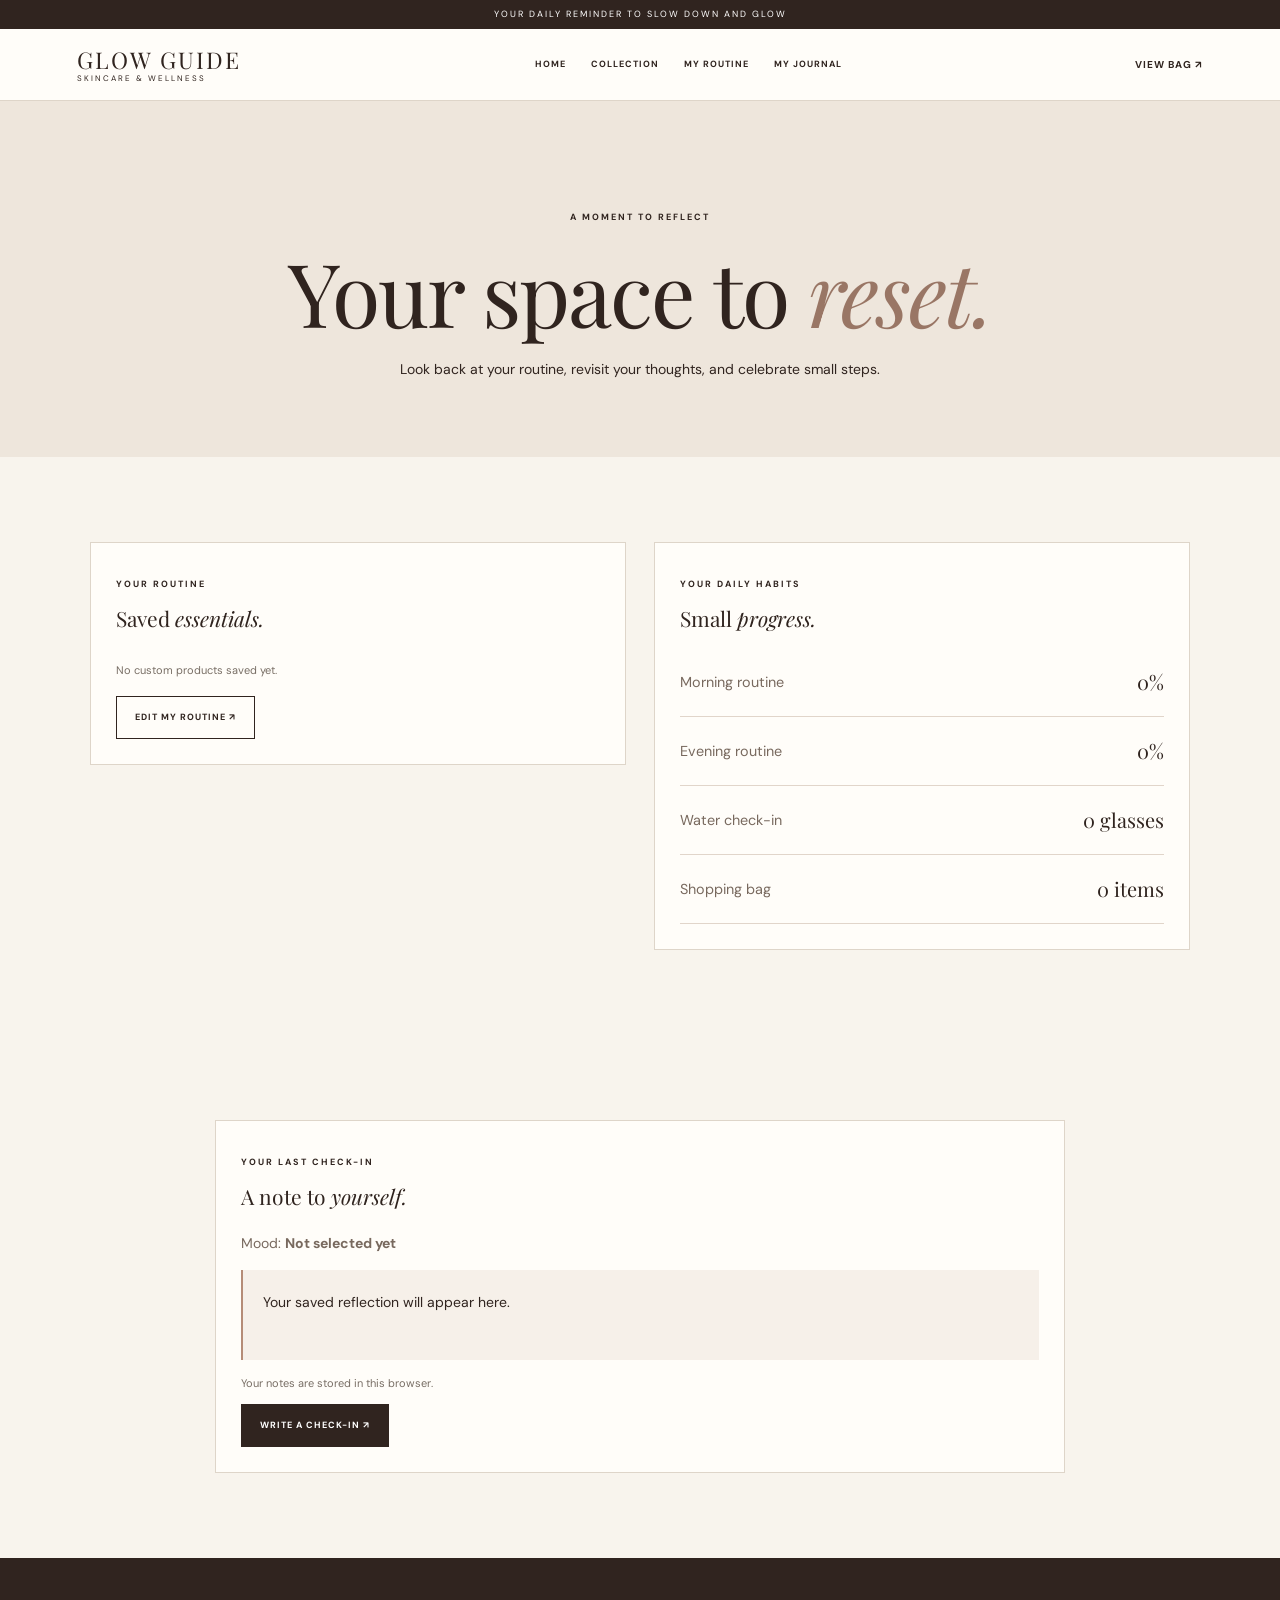
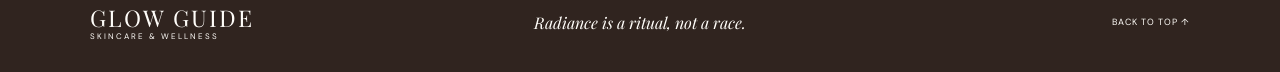
==== journal.html @ d9c43bc7 "fix: correct spelling of "savedournalEntry" to "savedJournalEntry" in journal.html" ====
<!DOCTYPE html>
<html lang="en">
<head>
    <meta charset="UTF-8">
    <meta name="viewport" content="width=device-width, initial-scale=1.0">
    <meta name="description" content="Reflect on your skincare rituals with Glow Guide.">
    <title>My Journal | Glow Guide</title>
    <link rel="preconnect" href="https://fonts.googleapis.com">
    <link href="https://fonts.googleapis.com/css2?family=DM+Sans:wght@400;500;600;700&family=Playfair+Display:wght@400;500;600&display=swap" rel="stylesheet">
    <link rel="stylesheet" href="style.css">
    <script src="script.js" defer></script>
</head>
<body>
    <div class="announcement">YOUR DAILY REMINDER TO SLOW DOWN AND GLOW</div>

    <header>
        <a href="index.html" class="logo">
            GLOW GUIDE <span>SKINCARE &amp; WELLNESS</span>
        </a>
        <button id="menuToggle" class="menu-toggle" type="button">MENU +</button>
        <nav id="navigation">
            <a href="index.html">HOME</a>
            <a href="index.html#products">COLLECTION</a>
            <a href="routine.html">MY ROUTINE</a>
            <a href="journal.html" aria-current="page">MY JOURNAL</a>
        </nav>
        <a class="bag-button" href="index.html#shoppingBag">VIEW BAG ↗</a>
    </header>

    <main class="inner-page">
        <section class="page-hero">
            <p class="eyebrow">A MOMENT TO REFLECT</p>
            <h1>Your space to <em>reset.</em></h1>
            <p>Look back at your routine, revisit your thoughts, and celebrate small steps.</p>
        </section>

        <section class="section journal-overview">
            <article class="panel">
                <p class="eyebrow">YOUR ROUTINE</p>
                <h2>Saved <em>essentials.</em></h2>
                <div id="journalProducts" class="saved-product-list"></div>
                <p id="journalProductsEmpty" class="muted">No custom products saved yet.</p>
                <a class="button outline-button" href="routine.html">EDIT MY ROUTINE ↗</a>
            </article>

            <article class="panel">
                <p class="eyebrow">YOUR DAILY HABITS</p>
                <h2>Small <em>progress.</em></h2>
                <div class="summary-stat">
                    <span>Morning routine</span>
                    <strong id="journalMorningProgress">0%</strong>
                </div>
                <div class="summary-stat">
                    <span>Evening routine</span>
                    <strong id="journalEveningProgress">0%</strong>
                </div>
                <div class="summary-stat">
                    <span>Water check-in</span>
                    <strong id="journalWaterCount">0 glasses</strong>
                </div>
                <div class="summary-stat">
                    <span>Shopping bag</span>
                    <strong id="journalBagCount">0 items</strong>
                </div>
            </article>
        </section>

        <section class="section">
            <div class="panel journal-saved-card">
                <p class="eyebrow">YOUR LAST CHECK-IN</p>
                <h2>A note to <em>yourself.</em></h2>
                <p class="saved-mood">Mood: <strong id="savedMood">Not selected yet</strong></p>
                <p id="savedournalEntry" class="saved-journal-entry">Your saved reflection will appear here.</p>
                <p class="muted" id="journalSavedStatus">Your notes are stored in this browser.</p>
                <a class="button dark-button" href="index.html#journal">WRITE A CHECK-IN ↗</a>
            </div>
        </section>
    </main>

    <footer>
        <a href="index.html" class="logo">GLOW GUIDE <span>SKINCARE &amp; WELLNESS</span></a>
        <p>Radiance is a ritual, not a race.</p>
        <a href="#top">BACK TO TOP ↑</a>
    </footer>
</body>
</html>
---- style.css ----
:root {
    --cream: #f8f4ed;
    --white: #fffdf9;
    --rose: #d9b8b1;
    --rose-light: #eee0da;
    --brown: #30241f;
    --taupe: #897767;
    --muted: #786e65;
    --line: #ded5c9;
    --serif: "Playfair Display", Georgia, serif;
    --sans: "DM Sans", Arial, sans-serif;
}

* {
    box-sizing: border-box;
}

html {
    scroll-behavior: smooth;
    scroll-padding-top: 90px;
}

body {
    margin: 0;
    background: var(--cream);
    color: var(--brown);
    font-family: var(--sans);
    font-size: 14px;
    line-height: 1.7;
}

button, input, textarea {
    font: inherit;
}

button, a {
    -webkit-tap-highlight-color: transparent;
}

a {
    color: inherit;
    text-decoration: none;
}

button {
    cursor: pointer;
}

.announcement {
    padding: 7px;
    background: var(--brown);
    color: white;
    text-align: center;
    font-size: 9px;
    letter-spacing: 2px;
}

header {
    position: sticky;
    top: 0;
    z-index: 10;
    display: flex;
    align-items: center;
    justify-content: space-between;
    gap: 20px;
    padding: 17px 6%;
    background: var(--white);
    border-bottom: 1px solid var(--line);
}

.logo {
    display: flex;
    flex-direction: column;
    font-family: var(--serif);
    font-size: 23px;
    line-height: 1.2;
    letter-spacing: 2px;
}

.logo span {
    font-family: var(--sans);
    font-size: 8px;
    letter-spacing: 2px;
}

nav {
    display: flex;
    gap: 25px;
}

nav a, .bag-button {
    font-size: 9px;
    font-weight: 700;
    letter-spacing: 1px;
}

nav a:hover {
    color: #a36f69;
}

.bag-button, .menu-toggle {
    padding: 9px 0;
    border: 0;
    background: transparent;
    color: var(--brown);
    font-size: 10px;
    letter-spacing: 1px;
}

.menu-toggle {
    display: none;
}

.hero {
    display: grid;
    grid-template-columns: 0.85fr 1.15fr;
    min-height: 480px;
    background: #e9ded1;
}

.hero-content {
    display: flex;
    flex-direction: column;
    align-items: flex-start;
    justify-content: center;
    padding: 55px 10% 55px 13%;
}

.eyebrow {
    margin-bottom: 15px;
    font-size: 9px;
    font-weight: 700;
    letter-spacing: 2px;
}

h1, h2, h3 {
    margin-top: 0;
}

h1, h2 {
    font-family: var(--serif);
    font-weight: 400;
    line-height: 1.1;
}

h1 {
    margin-bottom: 18px;
    font-size: clamp(48px, 5.5vw, 76px);
    letter-spacing: -2px;
}

h1 em, h2 em {
    font-weight: 400;
}

.hero-content > p:not(.eyebrow) {
    max-width: 340px;
    color: #65584e;
    font-size: 13px;
}

.button {
    display: inline-block;
    padding: 13px 18px;
    border: 1px solid var(--brown);
    font-size: 9px;
    font-weight: 700;
    letter-spacing: 1px;
    transition: background .25s, color .25s;
}

.dark-button {
    background: var(--brown);
    color: white;
}

.dark-button:hover {
    background: transparent;
    color: var(--brown);
}

.hero-note {
    margin-top: 30px;
    font-size: 8px;
    letter-spacing: 2px;
}

.hero-image {
    display: flex;
    align-items: flex-end;
    justify-content: flex-end;
    min-height: 480px;
    padding: 20px;
    background:
        linear-gradient(0deg, #30241f40, transparent 25%),
        url("https://i.pinimg.com/736x/78/ba/37/78ba37074120cfd9b7e479be611faea0.jpg")
        center / cover no-repeat;
}

.hero-image span {
    color: white;
    font-size: 9px;
    letter-spacing: 1px;
}

.values {
    display: grid;
    grid-template-columns: repeat(4, 1fr);
    padding: 32px 6%;
    background: var(--white);
    border-bottom: 1px solid var(--line);
}

.values article {
    padding: 0 20px;
    border-right: 1px solid var(--line);
}

.values article:first-child {
    padding-left: 0;
}

.values article:last-child {
    border: 0;
}

.values article > span {
    color: #a68178;
    font-size: 10px;
}

.values h3 {
    margin: 8px 0 5px;
    font-size: 12px;
}

.values p, .muted {
    color: var(--muted);
    font-size: 11px;
}

.section {
    padding: 85px 7%;
}

.section-heading {
    display: flex;
    align-items: flex-end;
    justify-content: space-between;
    gap: 30px;
    margin-bottom: 35px;
}

.section-heading h2, .philosophy h2,
.journal-heading h2, .newsletter h2 {
    margin-bottom: 0;
    font-size: clamp(38px, 4vw, 54px);
}

.section-heading > p {
    max-width: 330px;
    color: var(--muted);
    font-size: 12px;
}

.filters {
    display: flex;
    flex-wrap: wrap;
    gap: 9px;
    margin-bottom: 25px;
}

.filter {
    padding: 9px 15px;
    border: 1px solid var(--line);
    background: transparent;
    font-size: 9px;
    letter-spacing: 1px;
}

.filter:hover, .filter.active {
    border-color: var(--brown);
    background: var(--brown);
    color: white;
}

.product-grid {
    display: grid;
    grid-template-columns: repeat(4, minmax(0, 1fr));
    gap: 20px;
}

.product-card {
    min-width: 0;
    animation: fadeIn .35s ease;
}

.product-card.hidden {
    display: none;
}

.product-image {
    position: relative;
    overflow: hidden;
    aspect-ratio: 4 / 4.8;
    margin-bottom: 17px;
    background-color: #e6d8ca;
    background-position: center;
    background-size: cover;
    transition: background-size .3s;
}

.product-card:hover .product-image {
    filter: saturate(.9);
}

.image-one {
    background-image: url("https://i.pinimg.com/736x/c7/38/27/c73827fe2aad426c7328e5160a84a9de.jpg");
}

.image-two {
    background-image: url("https://i.pinimg.com/736x/4d/58/dd/4d58ddaed7754db83d1d439039203e35.jpg");
}

.image-three {
    background-image: url("https://i.pinimg.com/736x/87/bc/37/87bc3755976890d50ada2dde1de0d904.jpg");
}

.image-four {
    background-image: url("https://i.pinimg.com/1200x/c8/2e/bd/c82ebddfeb3f2e56e0373e88ba28e159.jpg");
}

.product-tag {
    position: absolute;
    top: 12px;
    left: 12px;
    padding: 6px 8px;
    background: #fffdf9df;
    font-size: 7px;
    letter-spacing: 1px;
}

.category {
    margin-bottom: 5px;
    color: var(--muted);
    font-size: 8px;
    font-weight: 700;
    letter-spacing: 1.5px;
}

.product-card h3 {
    margin-bottom: 5px;
    font-family: var(--serif);
    font-size: 21px;
    font-weight: 400;
}

.description {
    min-height: 48px;
    color: var(--muted);
    font-size: 11px;
}

.product-bottom {
    display: flex;
    align-items: center;
    justify-content: space-between;
    gap: 10px;
    padding-top: 12px;
    border-top: 1px solid var(--line);
    font-size: 11px;
}

.add-button {
    padding: 7px 0 7px 8px;
    border: 0;
    background: transparent;
    font-size: 9px;
    font-weight: 700;
    letter-spacing: 1px;
}

.add-button:hover {
    color: #a36f69;
}

.philosophy {
    display: grid;
    grid-template-columns: 1fr 1fr;
    background: var(--rose-light);
}

.philosophy-image {
    min-height: 390px;
    background:
        url("https://i.pinimg.com/736x/76/57/2b/76572b9d6eb67d66b249c92ca7737bb4.jpg")
        center / cover no-repeat;
}

.philosophy-text {
    display: flex;
    flex-direction: column;
    align-items: flex-start;
    justify-content: center;
    padding: 60px 12%;
}

.philosophy-text > p:not(.eyebrow) {
    max-width: 370px;
    margin: 20px 0;
    color: #6e5d55;
    font-size: 12px;
}

.outline-button {
    margin-top: 5px;
}

.outline-button:hover {
    background: var(--brown);
    color: white;
}

.dashboard {
    background: #f4eee6;
}

.dashboard-grid {
    display: grid;
    grid-template-columns: 1.1fr .9fr;
    align-items: start;
    gap: 22px;
}

.panel {
    padding: 25px;
    border: 1px solid var(--line);
    background: var(--white);
}

.panel-heading {
    display: flex;
    align-items: center;
    justify-content: space-between;
    gap: 10px;
}

.panel-heading h3 {
    margin: 0;
    font-family: var(--serif);
    font-size: 21px;
    font-weight: 400;
}

.panel-heading > span {
    color: var(--muted);
    font-size: 8px;
    letter-spacing: 1px;
}

.progress-info {
    display: flex;
    justify-content: space-between;
    margin: 25px 0 8px;
    font-size: 9px;
    font-weight: 700;
    letter-spacing: 1px;
}

.progress-track {
    overflow: hidden;
    height: 5px;
    background: #e8e0d7;
}

.progress-track > div {
    width: 0;
    height: 100%;
    background: #a77d78;
    transition: width .3s ease;
}

.routine-tabs {
    display: flex;
    gap: 20px;
    margin: 25px 0 12px;
    border-bottom: 1px solid var(--line);
}

.routine-tab {
    padding: 10px 0;
    border: 0;
    border-bottom: 2px solid transparent;
    background: transparent;
    color: var(--muted);
    font-size: 9px;
    letter-spacing: 1px;
}

.routine-tab.active {
    border-color: var(--brown);
    color: var(--brown);
    font-weight: 700;
}

.routine-item {
    display: flex;
    align-items: center;
    gap: 12px;
    padding: 14px 0;
    border-bottom: 1px solid #eee8e0;
    cursor: pointer;
}

.routine-item input {
    width: 17px;
    height: 17px;
    accent-color: #80675c;
}

.routine-item span {
    font-size: 12px;
}

.routine-item input:checked + span {
    color: var(--muted);
    text-decoration: line-through;
}

#routineMessage {
    margin: 20px 0 5px;
    color: var(--muted);
    font-size: 11px;
}

.reset-button {
    margin-top: 12px;
    padding: 9px 0;
    border: 0;
    background: transparent;
    color: var(--muted);
    font-size: 9px;
    letter-spacing: 1px;
}

.reset-button:hover {
    color: var(--brown);
}

.side-column {
    display: grid;
    gap: 22px;
}

.water-controls {
    display: flex;
    align-items: center;
    justify-content: space-between;
    margin: 18px 0;
    text-align: center;
}

.water-controls button {
    width: 35px;
    height: 35px;
    border: 1px solid var(--line);
    background: transparent;
    font-size: 20px;
}

.water-controls button:hover {
    background: var(--rose-light);
}

.water-controls strong, .water-controls span {
    display: block;
}

.water-controls strong {
    font-family: var(--serif);
    font-size: 32px;
    font-weight: 400;
    line-height: 1.2;
}

.water-controls span {
    margin-top: 5px;
    color: var(--muted);
    font-size: 8px;
    letter-spacing: 1px;
}

.bag-total {
    display: flex;
    justify-content: space-between;
    gap: 12px;
    margin-top: 20px;
    padding-top: 15px;
    border-top: 1px solid var(--line);
    font-size: 10px;
}

.bag-total strong {
    font-size: 12px;
}

.bag-item {
    display: flex;
    justify-content: space-between;
    gap: 10px;
    padding: 10px 0;
    border-bottom: 1px solid #eee8e0;
    font-size: 11px;
}

.remove-item {
    border: 0;
    background: transparent;
    color: var(--muted);
    font-size: 9px;
}

.journal-section {
    padding: 80px 7%;
    background: var(--rose-light);
}

.journal-heading {
    margin-bottom: 30px;
    text-align: center;
}

.journal-heading > p:last-child {
    color: var(--muted);
    font-size: 12px;
}

.journal-card {
    max-width: 720px;
    margin: auto;
    padding: 28px;
    border: 1px solid #d7c5bd;
    background: #fffdf9c9;
}

.mood-options {
    display: flex;
    flex-wrap: wrap;
    gap: 9px;
    margin: 12px 0 25px;
}

.mood-button {
    padding: 9px 14px;
    border: 1px solid #d3c2b9;
    background: transparent;
    font-size: 9px;
    letter-spacing: 1px;
}

.mood-button:hover, .mood-button.selected {
    background: var(--brown);
    color: white;
}

textarea, input {
    color: var(--brown);
}

textarea {
    display: block;
    width: 100%;
    margin-top: 9px;
    padding: 14px;
    border: 1px solid var(--line);
    background: var(--white);
    resize: vertical;
    outline: none;
    font-size: 12px;
}

textarea:focus, input:focus {
    border-color: #a77d78;
}

.journal-footer {
    display: flex;
    align-items: center;
    justify-content: space-between;
    gap: 15px;
    margin-top: 18px;
}

.journal-footer > span {
    color: var(--muted);
    font-size: 10px;
}

.newsletter {
    padding: 75px 20px;
    text-align: center;
    background: var(--white);
}

.newsletter > p:not(.eyebrow) {
    color: var(--muted);
    font-size: 12px;
}

.newsletter form {
    display: flex;
    max-width: 440px;
    margin: 25px auto 0;
    border-bottom: 1px solid var(--brown);
}

.newsletter input {
    flex: 1;
    width: 0;
    padding: 13px 5px;
    border: 0;
    outline: none;
    background: transparent;
    font-size: 11px;
}

.newsletter form button {
    border: 0;
    background: transparent;
    font-size: 9px;
    font-weight: 700;
    letter-spacing: 1px;
}

.newsletter-message {
    min-height: 20px;
}

footer {
    display: grid;
    grid-template-columns: 1fr 1fr 1fr;
    align-items: center;
    gap: 20px;
    padding: 35px 7% 20px;
    background: var(--brown);
    color: var(--white);
}

footer p {
    text-align: center;
    font-family: var(--serif);
    font-size: 16px;
    font-style: italic;
}

footer > a:nth-of-type(2) {
    justify-self: end;
    font-size: 9px;
    letter-spacing: 1px;
}

footer small {
    grid-column: 1 / -1;
    padding-top: 17px;
    border-top: 1px solid #5b4b42;
    color: #c9bdb2;
    font-size: 8px;
    letter-spacing: 1px;
}

@keyframes fadeIn {
    from { opacity: 0; transform: translateY(5px); }
    to { opacity: 1; transform: translateY(0); }
}

@media (max-width: 850px) {
    header {
        padding-inline: 4%;
    }

    nav {
        gap: 12px;
    }

    nav a {
        font-size: 8px;
    }

    .product-grid {
        grid-template-columns: repeat(2, minmax(0, 1fr));
        gap: 30px 18px;
    }

    .dashboard-grid {
        grid-template-columns: 1fr;
    }
}

@media (max-width: 600px) {
    header {
        flex-wrap: wrap;
    }

    .menu-toggle {
        display: block;
        margin-left: auto;
    }

    nav {
        display: none;
        flex: 1 0 100%;
        flex-direction: column;
        gap: 0;
        order: 3;
    }

    nav.open {
        display: flex;
    }

    nav a {
        padding: 12px 0;
        border-top: 1px solid var(--line);
        font-size: 10px;
    }

    .bag-button {
        order: 2;
    }

    .hero {
        grid-template-columns: 1fr;
    }

    .hero-content {
        padding: 45px 8%;
    }

    .hero-image {
        min-height: 280px;
    }

    .values {
        grid-template-columns: 1fr 1fr;
        gap: 20px 0;
        padding: 25px 6%;
    }

    .values article {
        padding: 10px;
    }

    .values article:nth-child(even) {
        border-right: 0;
    }

    .section {
        padding: 60px 6%;
    }

    .section-heading {
        display: block;
    }

    .section-heading > p {
        margin-top: 15px;
    }

    .product-grid {
        gap: 25px 12px;
    }

    .product-card h3 {
        font-size: 18px;
    }

    .product-image {
        aspect-ratio: 4 / 5;
    }

    .philosophy {
        grid-template-columns: 1fr;
    }

    .philosophy-image {
        min-height: 250px;
    }

    .philosophy-text {
        padding: 45px 8%;
    }

    .panel {
        padding: 19px;
    }

    .journal-section {
        padding: 60px 6%;
    }

    .journal-card {
        padding: 19px;
    }

    .journal-footer {
        align-items: flex-start;
        flex-direction: column;
    }

    footer {
        grid-template-columns: 1fr 1fr;
        padding-inline: 6%;
    }

    footer p {
        grid-column: 1 / -1;
        grid-row: 2;
        text-align: left;
    }

    footer > a:nth-of-type(2) {
        grid-column: 2;
        grid-row: 1;
    }
}
/* =========================================
   GLOW GUIDE — MULTI-PAGE ADDITIONS
========================================= */

.inner-page {
    min-height: 60vh;
}

.page-hero {
    padding: 100px 8% 75px;
    text-align: center;
    background: #eee6dc;
}

.page-hero h1 {
    margin: 18px 0;
    font-family: "Playfair Display", serif;
    font-size: clamp(3rem, 7vw, 5.5rem);
    font-weight: 400;
    line-height: 1.08;
}

.page-hero h1 em,
.page-hero h2 em {
    color: #997665;
    font-weight: 400;
}

.page-hero > p:last-child {
    max-width: 560px;
    margin: 18px auto 0;
    line-height: 1.8;
}

.builder-layout,
.journal-overview {
    display: grid;
    grid-template-columns: repeat(2, minmax(0, 1fr));
    gap: 28px;
    align-items: start;
}

.form-stack {
    display: flex;
    flex-direction: column;
    gap: 12px;
    margin-top: 25px;
}

.form-stack label,
.routine-filter-row label {
    font-size: 0.78rem;
    font-weight: 700;
    letter-spacing: 0.04em;
}

.form-stack input,
.form-stack select,
.form-stack textarea,
.routine-filter-row select {
    width: 100%;
    padding: 13px 14px;
    border: 1px solid #d8c9bd;
    border-radius: 0;
    background: #fffdf9;
    color: #44382f;
    font: inherit;
}

.form-stack input:focus,
.form-stack select:focus,
.form-stack textarea:focus,
.routine-filter-row select:focus {
    outline: 2px solid #997665;
    outline-offset: 2px;
}

.form-stack textarea {
    resize: vertical;
}

.form-message {
    min-height: 1.5em;
    color: #735646;
    font-size: 0.9rem;
}

.routine-filter-row {
    display: grid;
    grid-template-columns: 70px minmax(0, 1fr);
    align-items: center;
    gap: 12px;
    margin: 24px 0;
}

.saved-product-list {
    display: grid;
    gap: 14px;
    margin-top: 20px;
}

.saved-product {
    padding: 18px;
    border: 1px solid #e1d5ca;
    background: #fffdf9;
}

.saved-product h3 {
    margin: 0 0 8px;
    font-family: "Playfair Display", serif;
    font-size: 1.25rem;
    font-weight: 400;
}

.saved-product p {
    line-height: 1.65;
    overflow-wrap: anywhere;
}

.saved-product .category {
    text-transform: capitalize;
}

.remove-item {
    margin-top: 10px;
    padding: 8px 0;
    border: 0;
    background: transparent;
    color: #8c5e4d;
    cursor: pointer;
    font-size: 0.72rem;
    font-weight: 700;
    letter-spacing: 0.08em;
}

.remove-item:hover {
    text-decoration: underline;
}

.summary-stat {
    display: flex;
    justify-content: space-between;
    align-items: center;
    gap: 15px;
    padding: 17px 0;
    border-bottom: 1px solid #e1d5ca;
}

.summary-stat span {
    color: #78695e;
    font-size: 0.9rem;
}

.summary-stat strong {
    font-family: "Playfair Display", serif;
    font-size: 1.25rem;
    font-weight: 400;
}

.journal-saved-card {
    max-width: 850px;
    margin: 0 auto;
}

.saved-mood {
    margin: 24px 0 14px;
    color: #78695e;
}

.saved-journal-entry {
    min-height: 90px;
    padding: 20px;
    border-left: 2px solid #b58c77;
    background: #f6f0e9;
    line-height: 1.85;
    overflow-wrap: anywhere;
    white-space: pre-wrap;
}

[hidden] {
    display: none !important;
}

button:focus-visible,
a:focus-visible {
    outline: 2px solid #997665;
    outline-offset: 4px;
}

@media (max-width: 850px) {
    .builder-layout,
    .journal-overview {
        grid-template-columns: 1fr;
    }

    .page-hero {
        padding: 75px 6% 55px;
    }
}

@media (max-width: 600px) {
    .page-hero h1 {
        font-size: 3rem;
    }

    .page-hero {
        padding: 60px 22px 45px;
    }

    .saved-product {
        padding: 14px;
    }

    .summary-stat {
        align-items: flex-start;
    }
}
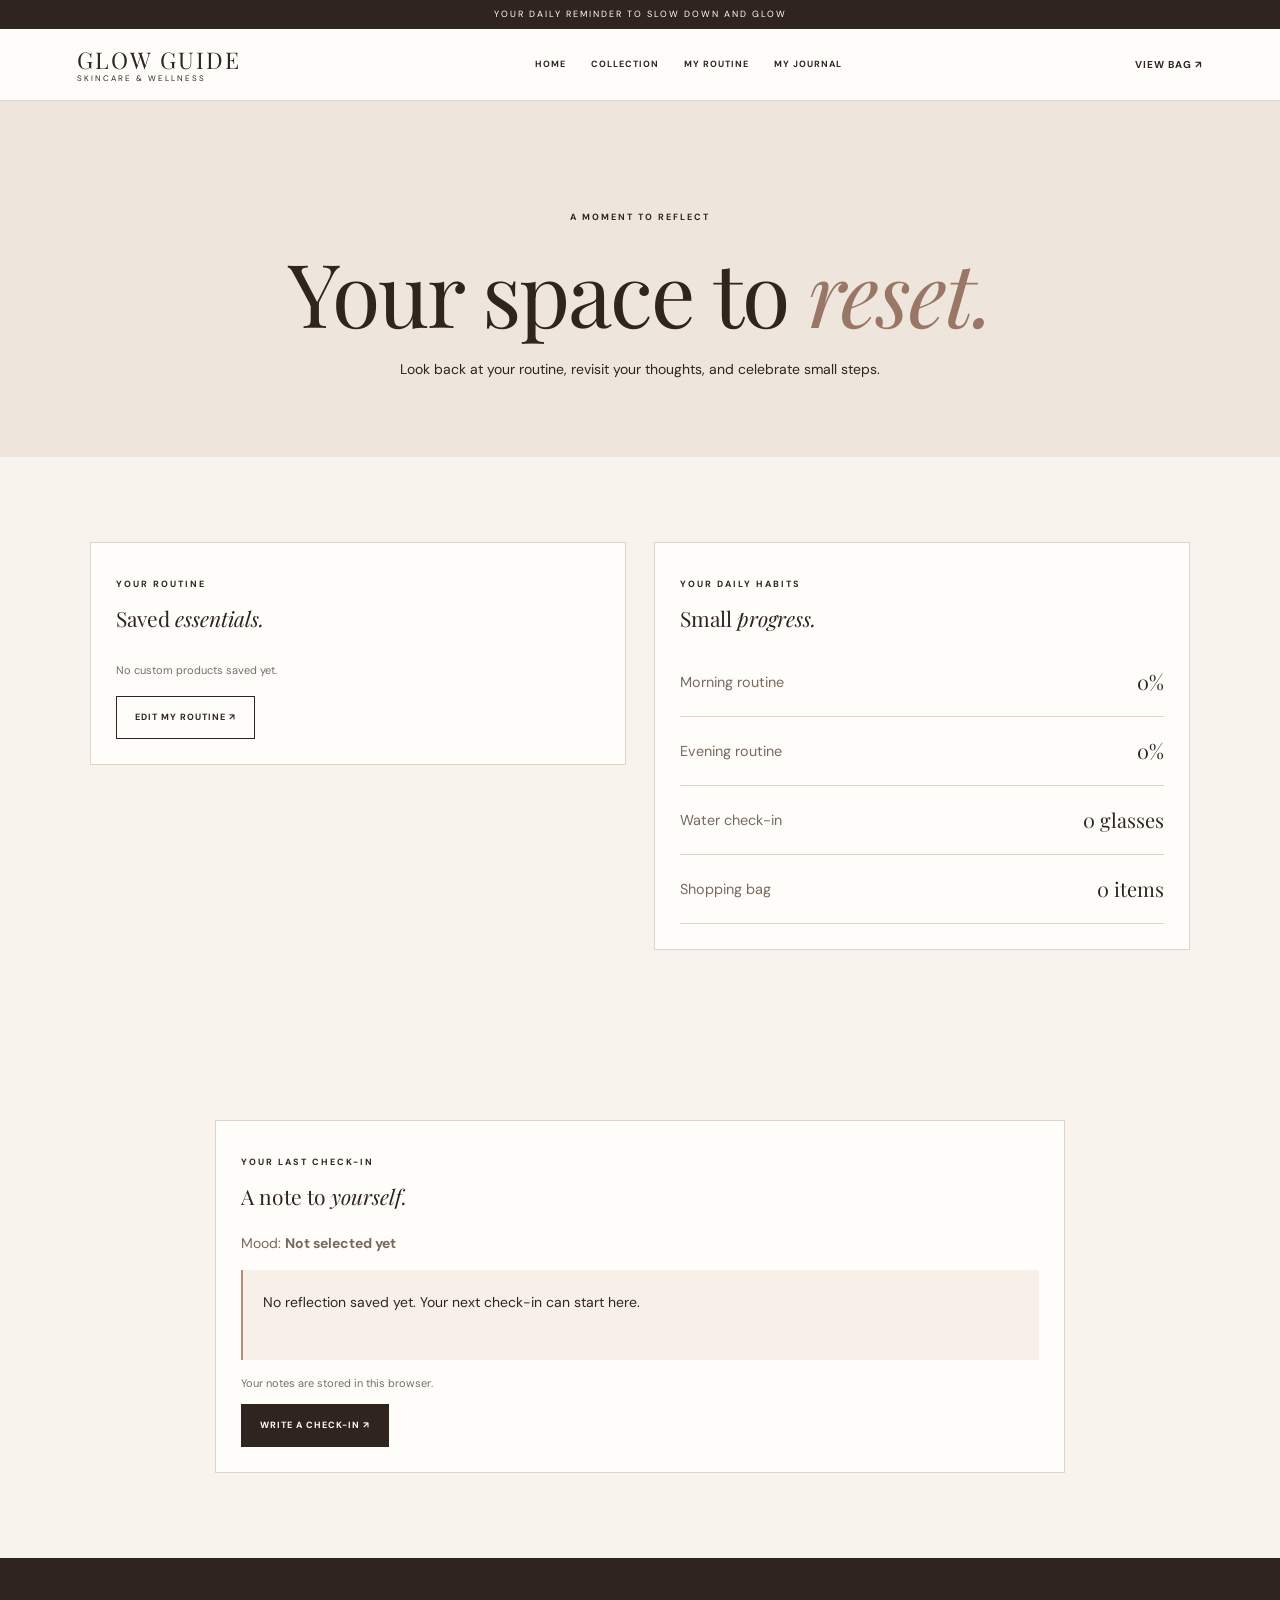
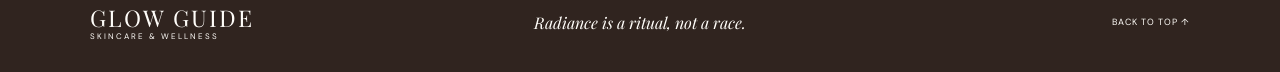
==== commit 928e97eb: "fix: correct spelling of "savedournalEntry" to "savedJournalEntry" in journal.html" ====
--- a/journal.html
+++ b/journal.html
@@ -70,7 +70,7 @@
                 <p class="eyebrow">YOUR LAST CHECK-IN</p>
                 <h2>A note to <em>yourself.</em></h2>
                 <p class="saved-mood">Mood: <strong id="savedMood">Not selected yet</strong></p>
-                <p id="savedournalEntry" class="saved-journal-entry">Your saved reflection will appear here.</p>
+                <p id="savedJournalEntry" class="saved-journal-entry">Your saved reflection will appear here.</p>
                 <p class="muted" id="journalSavedStatus">Your notes are stored in this browser.</p>
                 <a class="button dark-button" href="index.html#journal">WRITE A CHECK-IN ↗</a>
             </div>
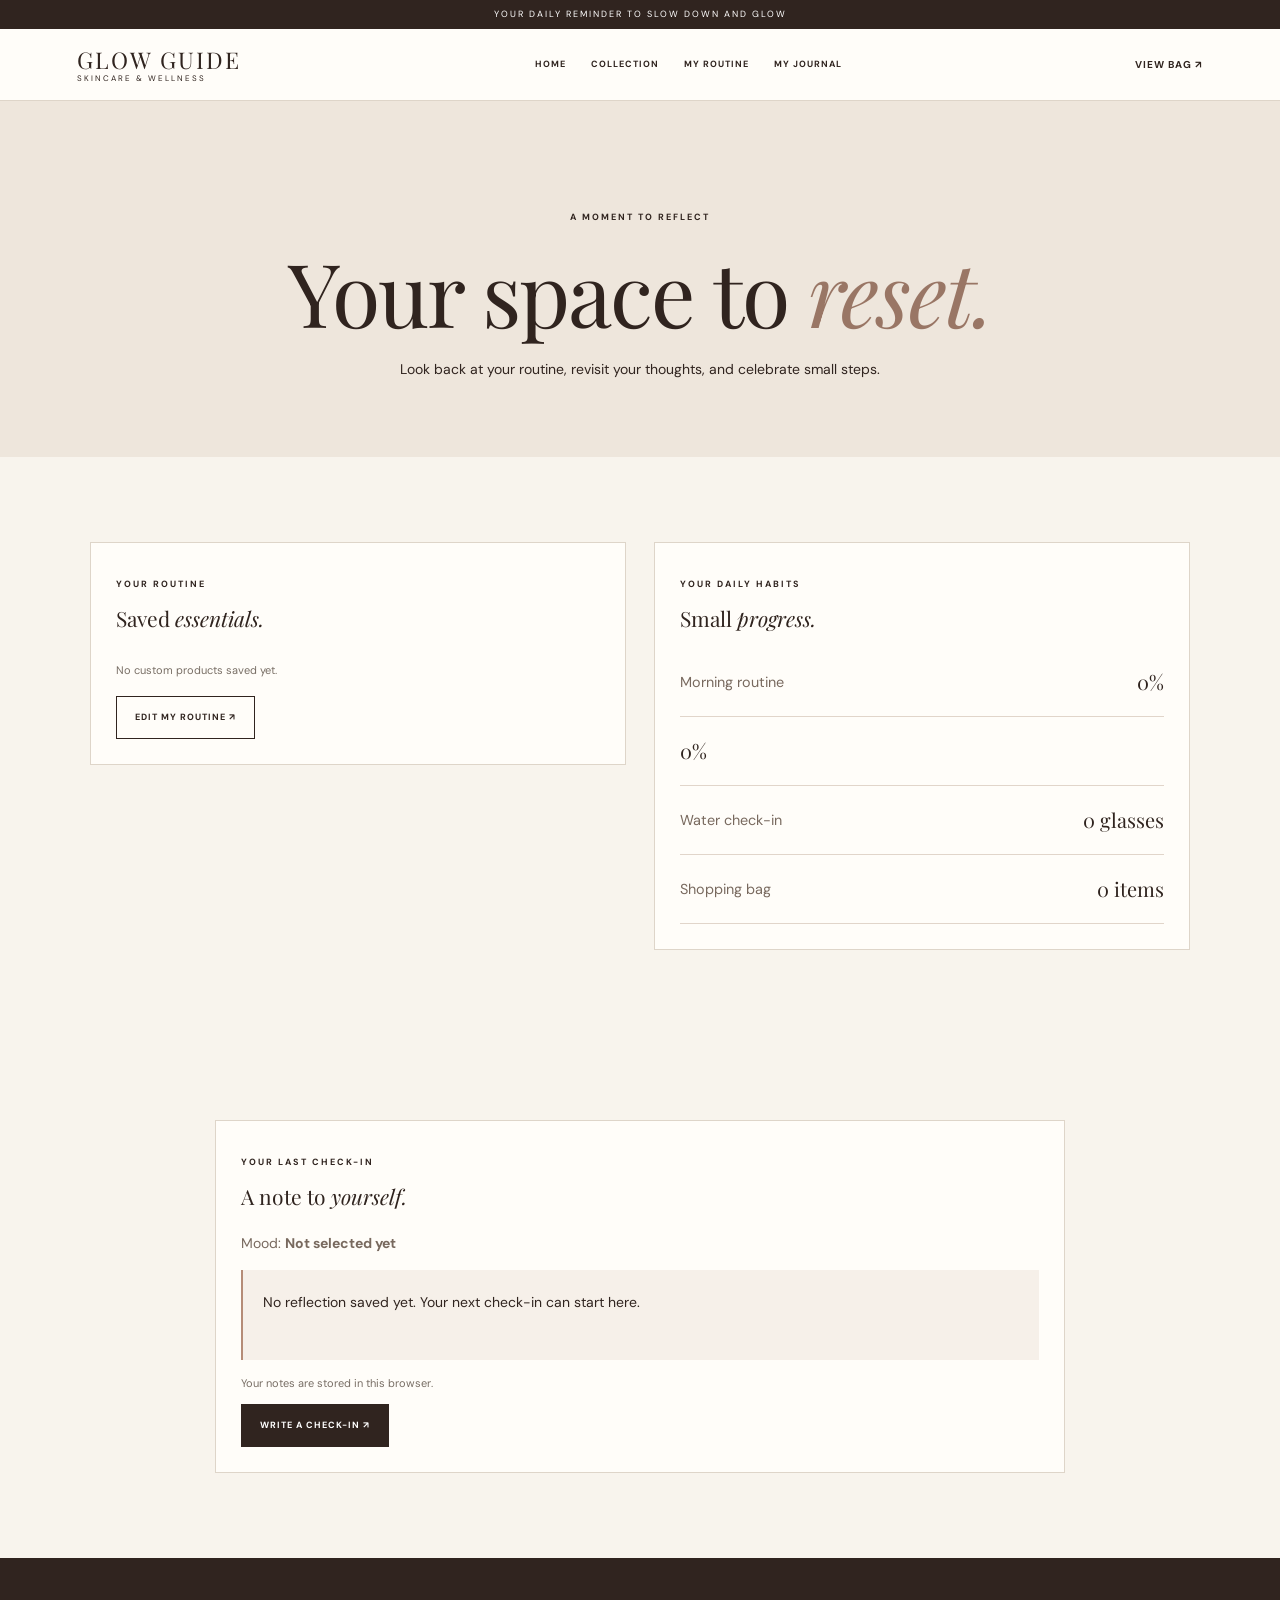
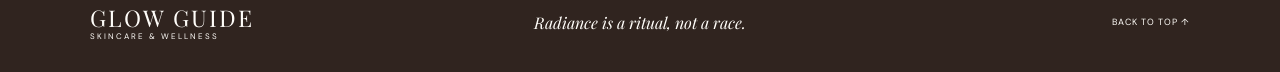
==== commit 75800eaa: "fix: correct HTML syntax for evening routine span in journal.html" ====
--- a/journal.html
+++ b/journal.html
@@ -51,7 +51,7 @@
                     <strong id="journalMorningProgress">0%</strong>
                 </div>
                 <div class="summary-stat">
-                    <span>Evening routine</span>
+                    <spanEvening routine</span>
                     <strong id="journalEveningProgress">0%</strong>
                 </div>
                 <div class="summary-stat">
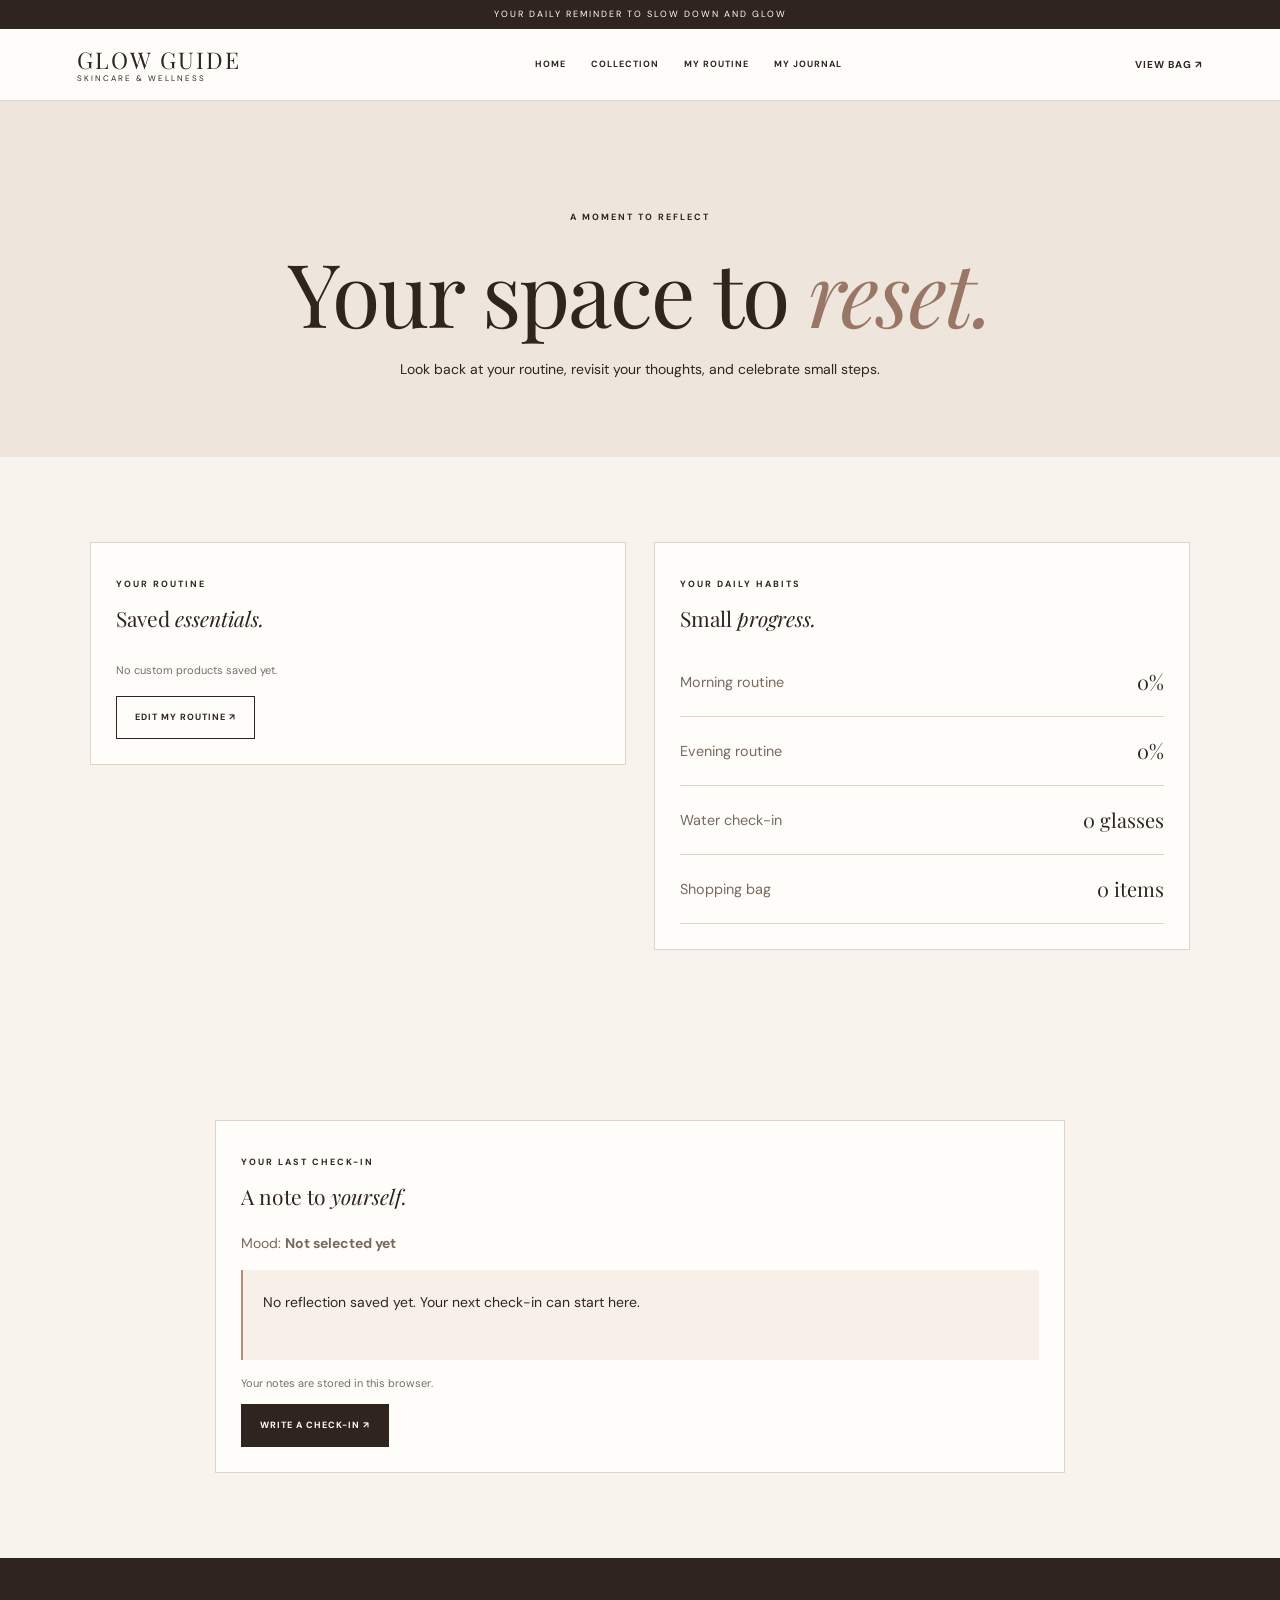
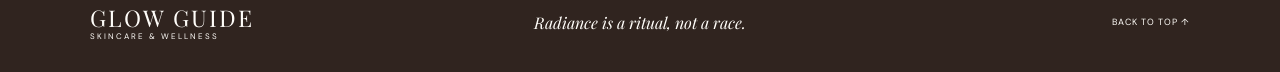
==== commit 7565a0d5: "fix: correct HTML syntax for evening routine span in journal.html" ====
--- a/journal.html
+++ b/journal.html
@@ -51,7 +51,7 @@
                     <strong id="journalMorningProgress">0%</strong>
                 </div>
                 <div class="summary-stat">
-                    <spanEvening routine</span>
+                    <span>Evening routine</span>
                     <strong id="journalEveningProgress">0%</strong>
                 </div>
                 <div class="summary-stat">
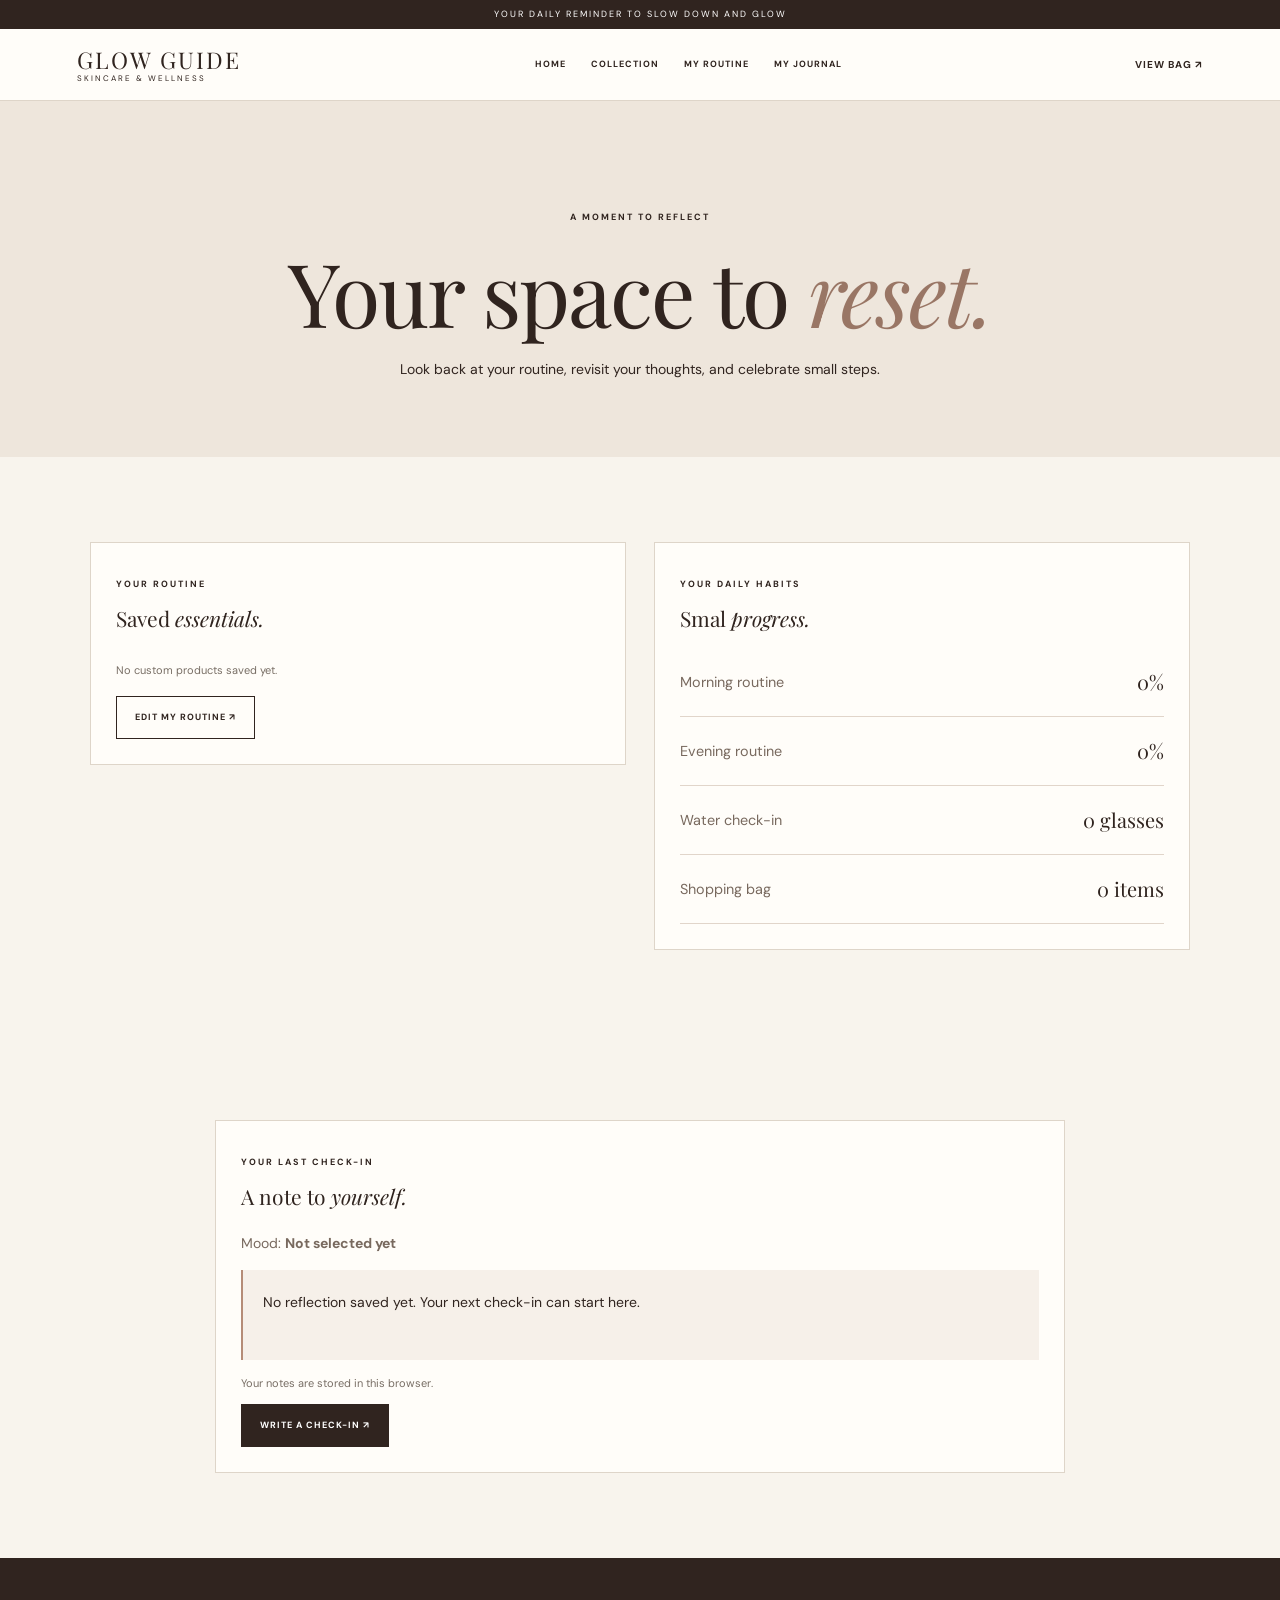
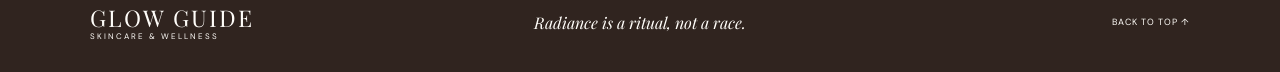
==== commit cb59e172: "fix: correct spelling of "Smal" to "Small" in journal.html" ====
--- a/journal.html
+++ b/journal.html
@@ -45,7 +45,7 @@
 
             <article class="panel">
                 <p class="eyebrow">YOUR DAILY HABITS</p>
-                <h2>Small <em>progress.</em></h2>
+                <h2>Smal <em>progress.</em></h2>
                 <div class="summary-stat">
                     <span>Morning routine</span>
                     <strong id="journalMorningProgress">0%</strong>
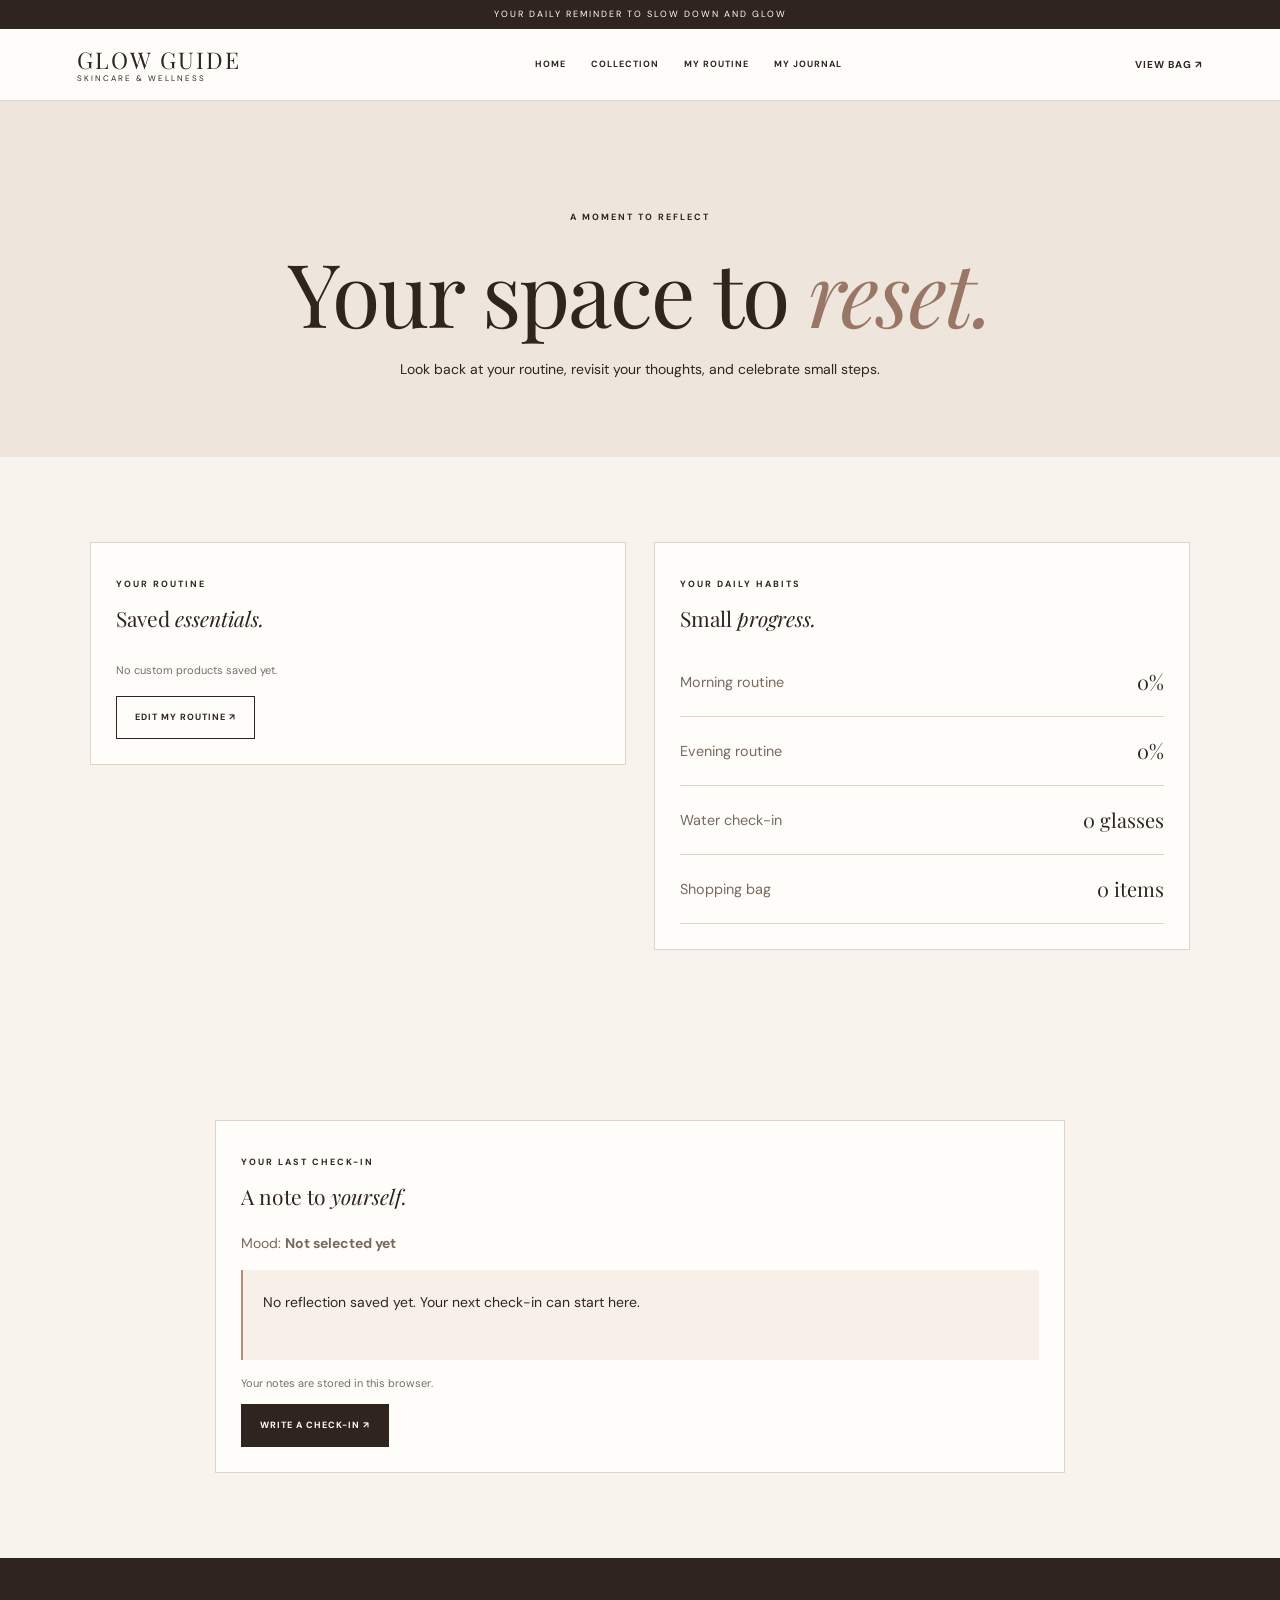
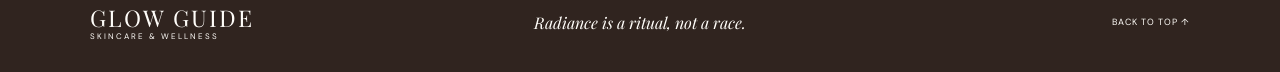
==== commit d0274fe6: "fix: correct spelling of "Smal" to "Small" in journal.html" ====
--- a/journal.html
+++ b/journal.html
@@ -45,7 +45,7 @@
 
             <article class="panel">
                 <p class="eyebrow">YOUR DAILY HABITS</p>
-                <h2>Smal <em>progress.</em></h2>
+                <h2>Small <em>progress.</em></h2>
                 <div class="summary-stat">
                     <span>Morning routine</span>
                     <strong id="journalMorningProgress">0%</strong>
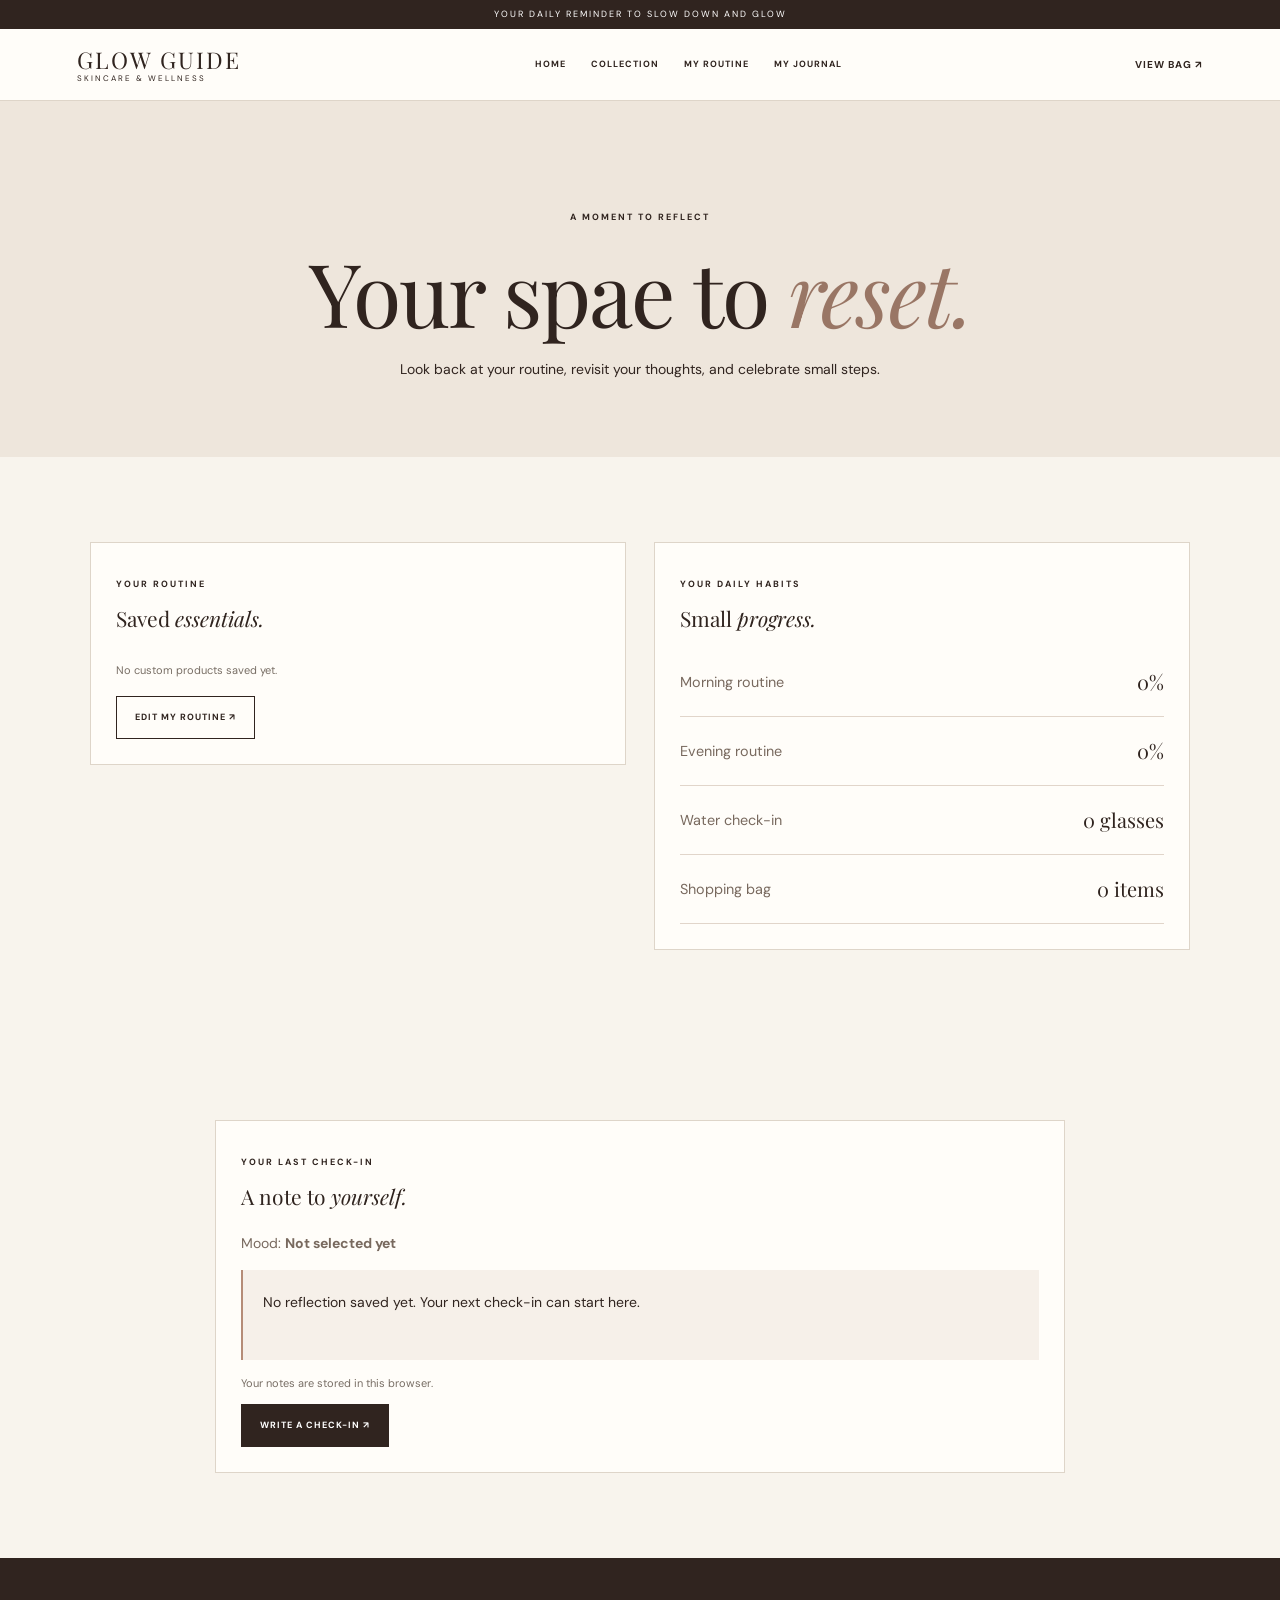
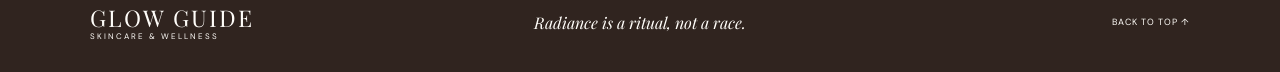
==== commit cdddbf0e: "fix: correct spelling of "spae" to "space" in journal.html" ====
--- a/journal.html
+++ b/journal.html
@@ -30,7 +30,7 @@
     <main class="inner-page">
         <section class="page-hero">
             <p class="eyebrow">A MOMENT TO REFLECT</p>
-            <h1>Your space to <em>reset.</em></h1>
+            <h1>Your spae to <em>reset.</em></h1>
             <p>Look back at your routine, revisit your thoughts, and celebrate small steps.</p>
         </section>
 
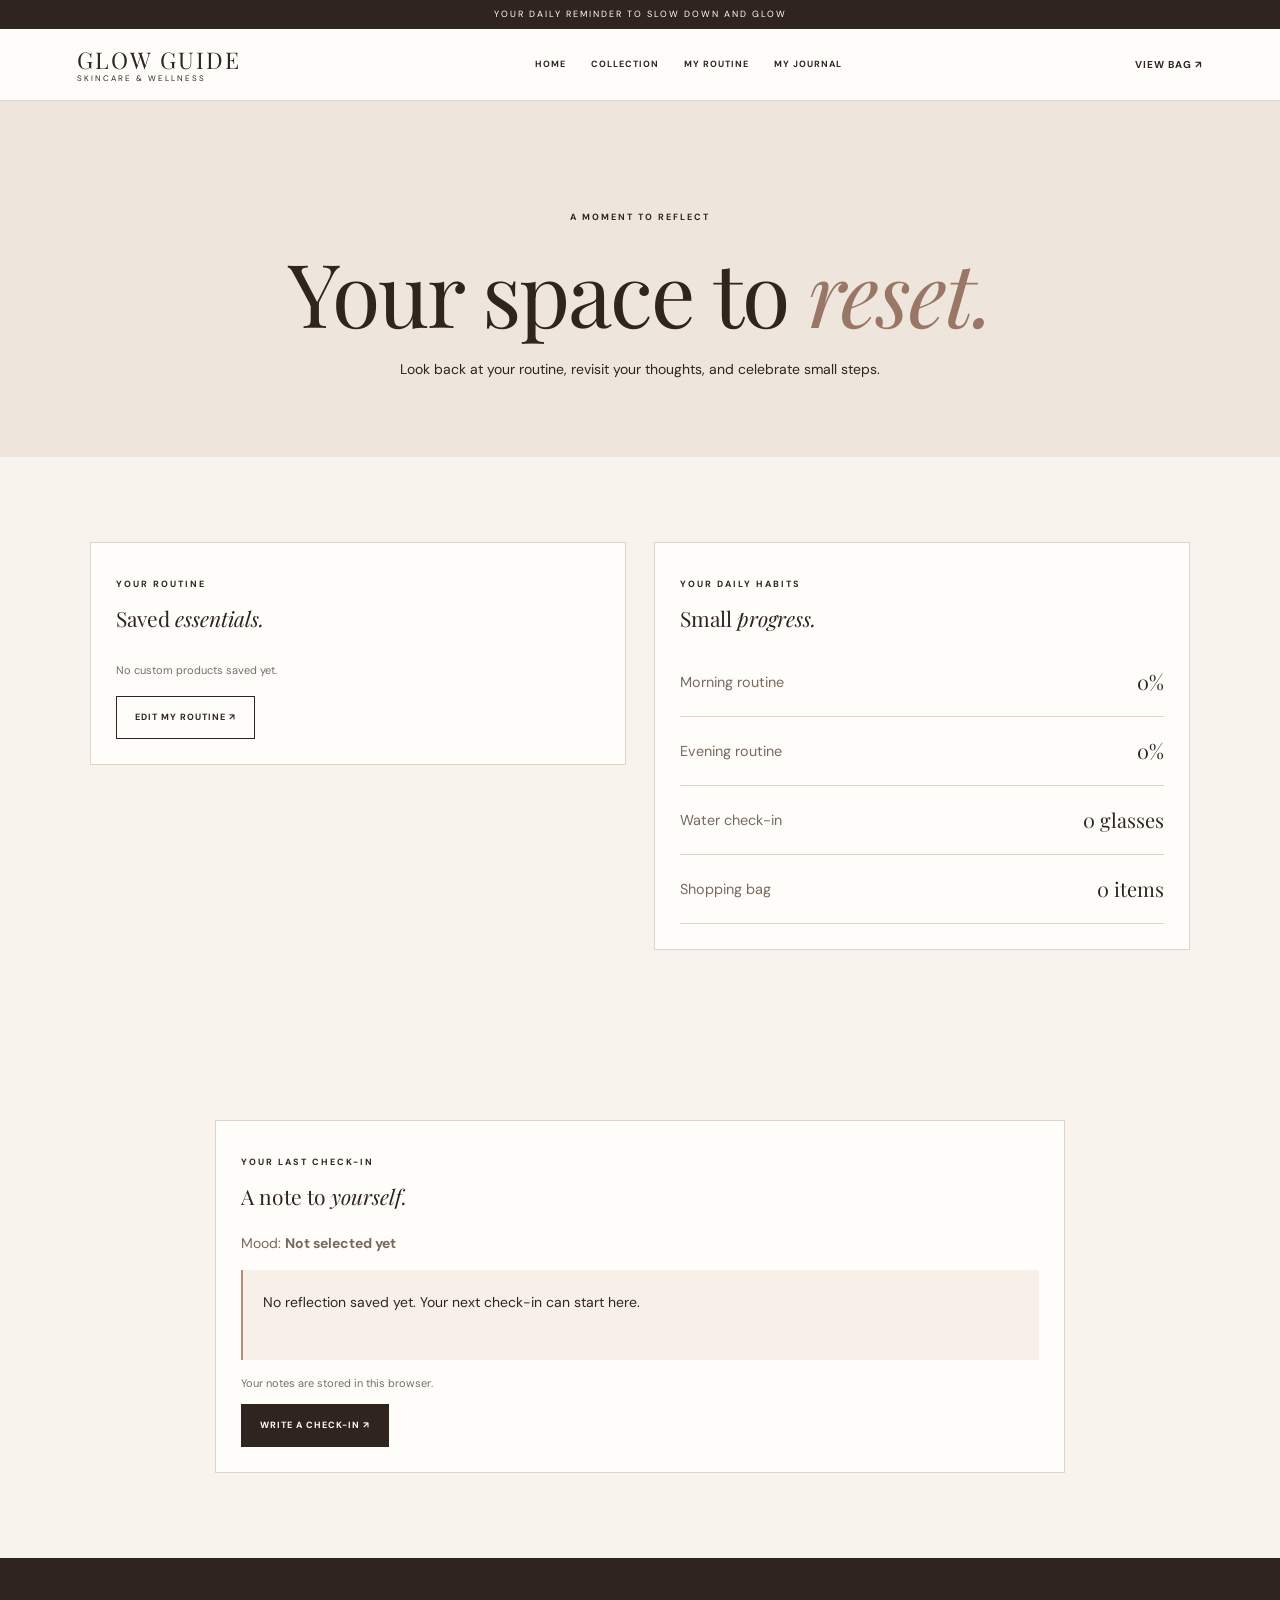
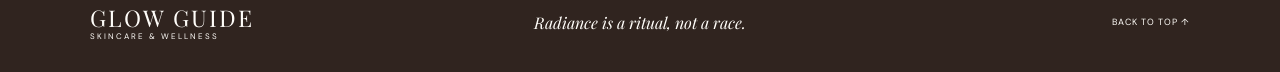
==== commit c6f0aeb4: "fix: correct spelling of "spae" to "space" in journal.html" ====
--- a/journal.html
+++ b/journal.html
@@ -30,7 +30,7 @@
     <main class="inner-page">
         <section class="page-hero">
             <p class="eyebrow">A MOMENT TO REFLECT</p>
-            <h1>Your spae to <em>reset.</em></h1>
+            <h1>Your space to <em>reset.</em></h1>
             <p>Look back at your routine, revisit your thoughts, and celebrate small steps.</p>
         </section>
 
